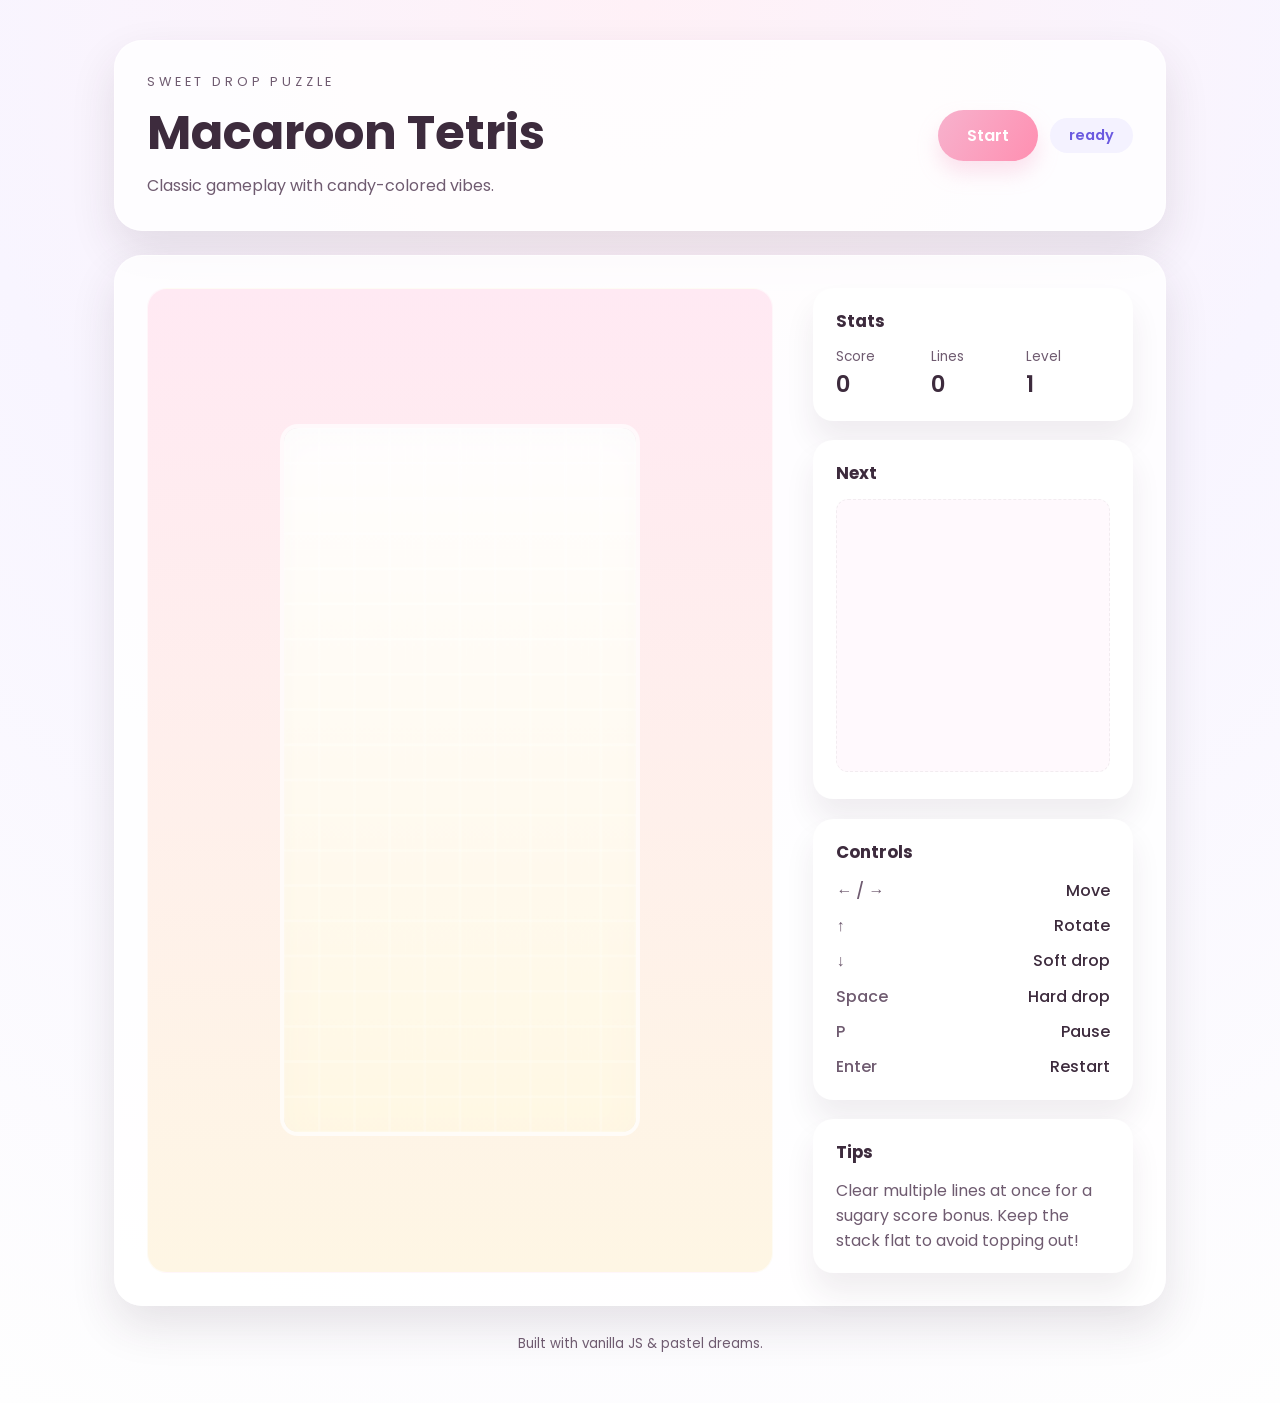
==== web/macaroon-tetris/index.html @ 9c4142f2 "feat: Add Macaroon Tetris web game Co-authored-by: azalea.du1005 <azalea.du1005@gmail.com>" ====
<!DOCTYPE html>
<html lang="en">
  <head>
    <meta charset="UTF-8" />
    <meta name="viewport" content="width=device-width, initial-scale=1" />
    <title>Macaroon Tetris</title>
    <link rel="preconnect" href="https://fonts.googleapis.com" />
    <link rel="preconnect" href="https://fonts.gstatic.com" crossorigin />
    <link
      href="https://fonts.googleapis.com/css2?family=Poppins:wght@400;500;600&display=swap"
      rel="stylesheet"
    />
    <link rel="stylesheet" href="styles.css" />
  </head>
  <body>
    <div class="app">
      <header class="app__header">
        <div>
          <p class="eyebrow">sweet drop puzzle</p>
          <h1>Macaroon Tetris</h1>
          <p class="subtitle">Classic gameplay with candy-colored vibes.</p>
        </div>
        <div class="header-actions">
          <button id="toggle-btn" class="pill-btn" aria-pressed="false">
            Start
          </button>
          <span id="status-pill" class="status-pill status-pill--idle"
            >ready</span
          >
        </div>
      </header>

      <main class="game-shell">
        <section class="board-panel" aria-label="Game board">
          <canvas id="board" width="300" height="600"></canvas>
        </section>
        <aside class="info-panel">
          <div class="card stats">
            <h2>Stats</h2>
            <dl>
              <div>
                <dt>Score</dt>
                <dd id="score">0</dd>
              </div>
              <div>
                <dt>Lines</dt>
                <dd id="lines">0</dd>
              </div>
              <div>
                <dt>Level</dt>
                <dd id="level">1</dd>
              </div>
            </dl>
          </div>

          <div class="card preview">
            <h2>Next</h2>
            <canvas id="next" width="120" height="120"></canvas>
          </div>

          <div class="card controls">
            <h2>Controls</h2>
            <ul>
              <li><span>← / →</span>Move</li>
              <li><span>↑</span>Rotate</li>
              <li><span>↓</span>Soft drop</li>
              <li><span>Space</span>Hard drop</li>
              <li><span>P</span>Pause</li>
              <li><span>Enter</span>Restart</li>
            </ul>
          </div>

          <div class="card tips">
            <h2>Tips</h2>
            <p>
              Clear multiple lines at once for a sugary score bonus. Keep the
              stack flat to avoid topping out!
            </p>
          </div>
        </aside>
      </main>

      <footer class="app__footer">
        <small>Built with vanilla JS & pastel dreams.</small>
      </footer>
    </div>

    <script type="module" src="game.js"></script>
  </body>
</html>
---- web/macaroon-tetris/styles.css ----
:root {
  --bg: #fff7fb;
  --panel: #ffffffcc;
  --card-border: rgba(255, 255, 255, 0.6);
  --text: #3d2b3d;
  --muted: #6f5b70;
  --accent: #f7b2cd;
  --accent-strong: #ff8fb1;
  --shadow: 0 20px 45px rgba(61, 43, 61, 0.12);
  --radius-lg: 28px;
  --radius-md: 20px;
  --radius-sm: 12px;
}

* {
  box-sizing: border-box;
}

body {
  margin: 0;
  min-height: 100vh;
  font-family: "Poppins", "Avenir", "Segoe UI", sans-serif;
  background: radial-gradient(circle at top, #fff1f7, #f8f5ff 45%, #fefefe);
  color: var(--text);
}

.app {
  max-width: 1100px;
  margin: 0 auto;
  padding: 2.5rem 1.5rem 3rem;
}

.app__header,
.game-shell {
  background: var(--panel);
  border-radius: var(--radius-lg);
  border: 1px solid var(--card-border);
  box-shadow: var(--shadow);
  padding: 2rem;
}

.app__header {
  display: flex;
  justify-content: space-between;
  gap: 2rem;
  align-items: center;
  margin-bottom: 1.5rem;
}

.eyebrow {
  text-transform: uppercase;
  letter-spacing: 0.3em;
  font-size: 0.8rem;
  color: var(--muted);
  margin: 0 0 0.4rem;
}

h1 {
  margin: 0;
  font-size: clamp(2.2rem, 4vw, 3rem);
}

.subtitle {
  margin: 0.2rem 0 0;
  color: var(--muted);
}

.header-actions {
  display: flex;
  align-items: center;
  gap: 0.75rem;
}

.pill-btn {
  font: inherit;
  border: none;
  padding: 0.8rem 1.8rem;
  border-radius: 999px;
  cursor: pointer;
  background: linear-gradient(120deg, var(--accent), var(--accent-strong));
  color: white;
  font-weight: 600;
  box-shadow: 0 12px 20px rgba(247, 178, 205, 0.35);
  transition: transform 120ms ease, box-shadow 120ms ease;
}

.pill-btn:active {
  transform: translateY(2px);
  box-shadow: 0 8px 14px rgba(247, 178, 205, 0.5);
}

.status-pill {
  padding: 0.45rem 1.2rem;
  border-radius: 999px;
  font-size: 0.9rem;
  font-weight: 600;
  text-transform: lowercase;
}

.status-pill--idle {
  background: #f4f2ff;
  color: #6b5ae0;
}

.status-pill--running {
  background: #e0f7f2;
  color: #0e9b8a;
}

.status-pill--paused {
  background: #fff4d6;
  color: #c07b00;
}

.game-shell {
  display: grid;
  grid-template-columns: minmax(280px, 1fr) 320px;
  gap: 2.5rem;
}

.board-panel {
  background: linear-gradient(180deg, #ffe9f3 0%, #fef6e4 100%);
  border-radius: var(--radius-md);
  padding: 1.3rem;
  display: flex;
  justify-content: center;
  align-items: center;
  border: 1px solid var(--card-border);
}

#board {
  width: min(90vw, 420px);
  max-width: 360px;
  height: auto;
  background: rgba(255, 255, 255, 0.4);
  border-radius: 18px;
  border: 4px solid rgba(255, 255, 255, 0.5);
  box-shadow: inset 0 10px 30px rgba(61, 43, 61, 0.15);
}

.info-panel {
  display: flex;
  flex-direction: column;
  gap: 1.2rem;
}

.card {
  background: #ffffff;
  border-radius: var(--radius-md);
  border: 1px solid var(--card-border);
  padding: 1.2rem 1.4rem;
  box-shadow: inset 0 1px 0 rgba(255, 255, 255, 0.8),
    0 20px 30px rgba(61, 43, 61, 0.08);
}

.card h2 {
  margin: 0 0 0.8rem;
  font-size: 1.05rem;
}

.stats dl {
  display: grid;
  grid-template-columns: repeat(3, 1fr);
  margin: 0;
  gap: 0.7rem;
}

.stats dt {
  font-size: 0.85rem;
  color: var(--muted);
}

.stats dd {
  margin: 0;
  font-size: 1.4rem;
  font-weight: 600;
}

.preview canvas {
  width: 100%;
  height: auto;
  background: #fff9fd;
  border-radius: var(--radius-sm);
  border: 1px dashed rgba(0, 0, 0, 0.05);
}

.controls ul {
  list-style: none;
  margin: 0;
  padding: 0;
  display: grid;
  gap: 0.65rem;
}

.controls li {
  display: flex;
  justify-content: space-between;
  font-weight: 500;
}

.controls span {
  font-feature-settings: "tnum";
  font-variant-numeric: tabular-nums;
  color: var(--muted);
}

.tips p {
  margin: 0;
  color: var(--muted);
}

.app__footer {
  text-align: center;
  margin-top: 1.5rem;
  color: var(--muted);
}

@media (max-width: 960px) {
  .game-shell {
    grid-template-columns: 1fr;
  }

  .info-panel {
    flex-direction: row;
    flex-wrap: wrap;
  }

  .info-panel > .card {
    flex: 1 1 calc(50% - 0.6rem);
  }
}

@media (max-width: 640px) {
  .app__header,
  .game-shell {
    padding: 1.5rem;
  }

  .app__header {
    flex-direction: column;
    align-items: flex-start;
  }

  .info-panel > .card {
    flex: 1 1 100%;
  }

  #board {
    max-width: 100%;
  }
}
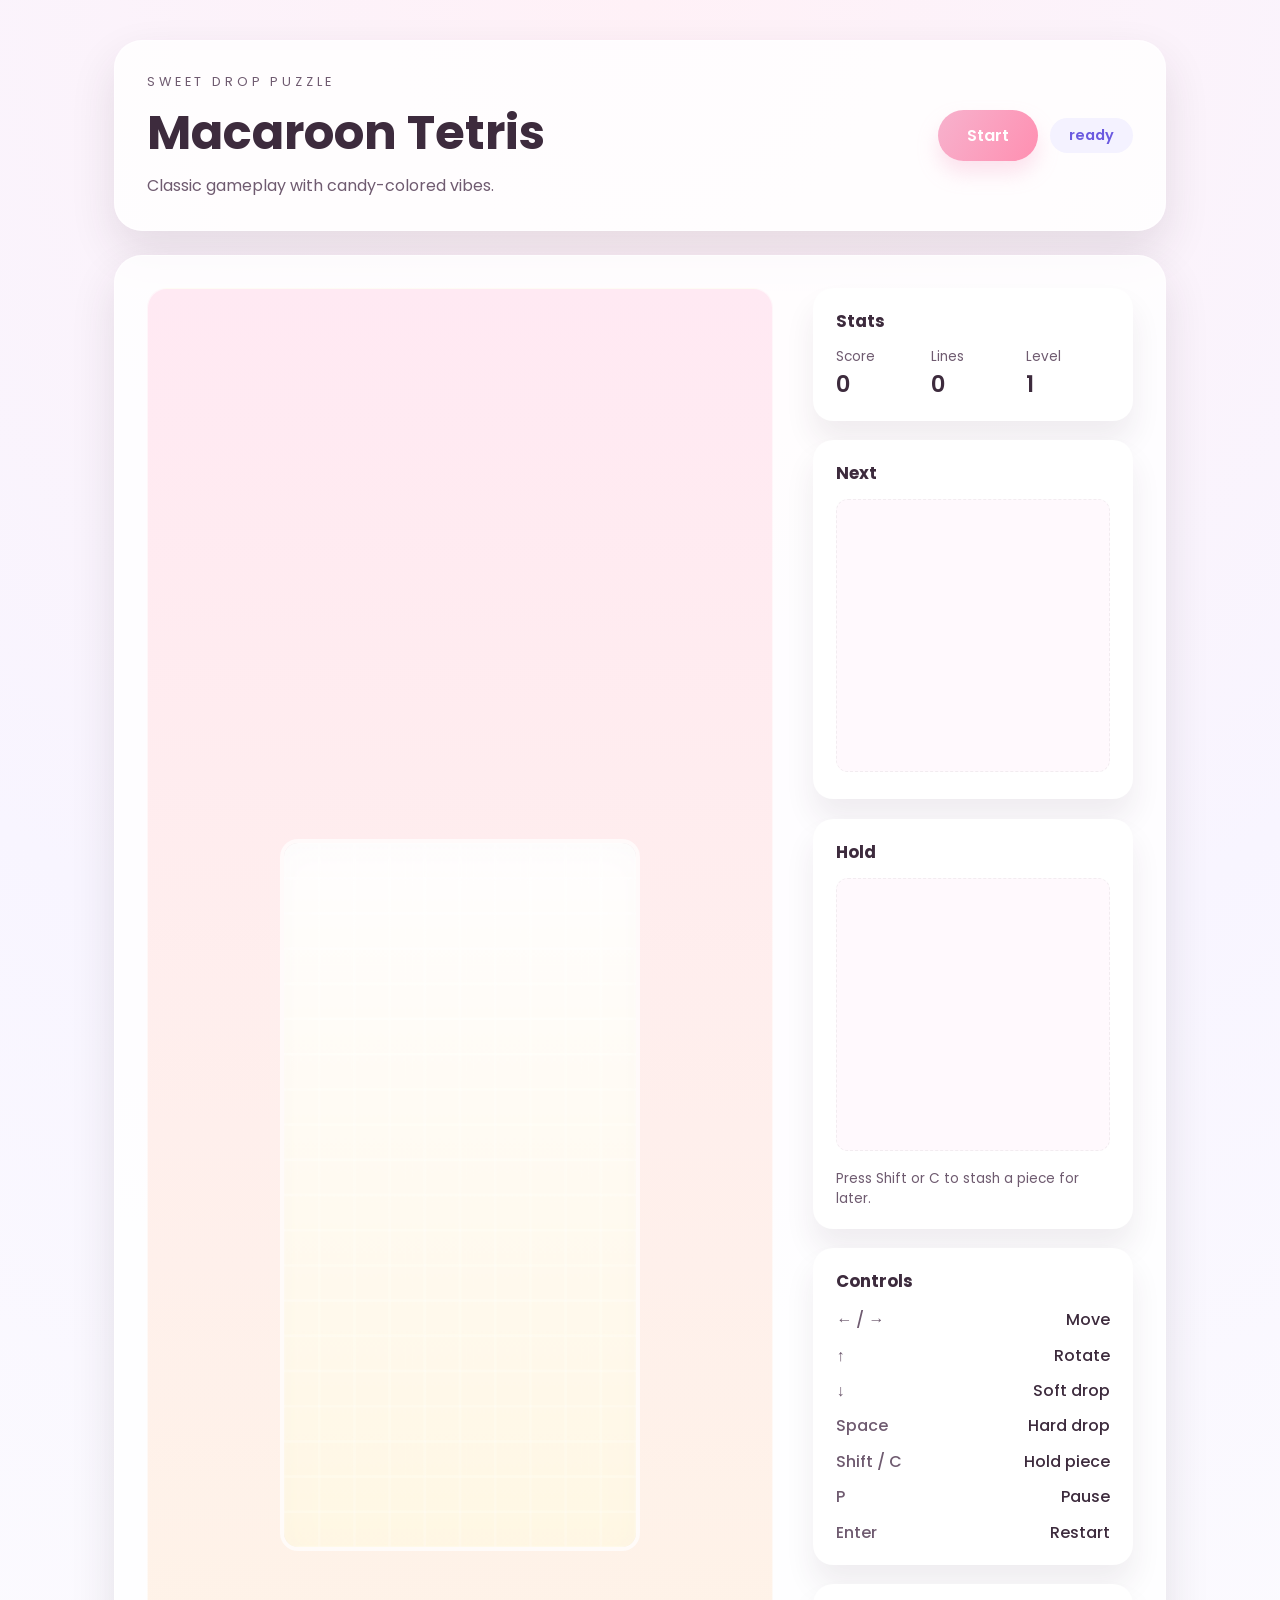
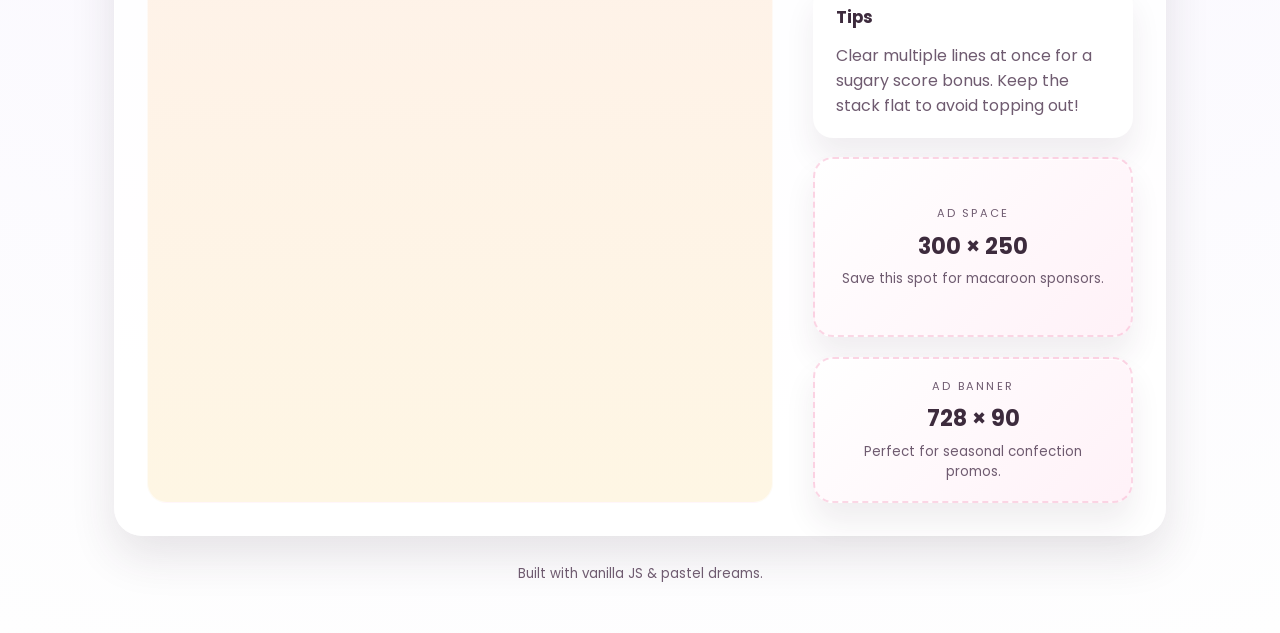
==== commit ed59759a: "feat: Add hold queue and audio feedback Adds a hold queue for Tetrominos and lightweight Web Audio s" ====
--- a/web/macaroon-tetris/index.html
+++ b/web/macaroon-tetris/index.html
@@ -58,6 +58,17 @@
             <canvas id="next" width="120" height="120"></canvas>
           </div>
 
+          <div class="card hold">
+            <h2>Hold</h2>
+            <canvas
+              id="hold"
+              width="120"
+              height="120"
+              aria-label="Held piece preview"
+            ></canvas>
+            <p>Press Shift or C to stash a piece for later.</p>
+          </div>
+
           <div class="card controls">
             <h2>Controls</h2>
             <ul>
@@ -65,6 +76,7 @@
               <li><span>↑</span>Rotate</li>
               <li><span>↓</span>Soft drop</li>
               <li><span>Space</span>Hard drop</li>
+              <li><span>Shift / C</span>Hold piece</li>
               <li><span>P</span>Pause</li>
               <li><span>Enter</span>Restart</li>
             </ul>
@@ -77,6 +89,24 @@
               stack flat to avoid topping out!
             </p>
           </div>
+
+          <div
+            class="card ad-slot ad-slot--medium"
+            aria-label="Reserved advertisement slot 300 by 250"
+          >
+            <p class="ad-slot__eyebrow">Ad Space</p>
+            <strong>300 × 250</strong>
+            <small>Save this spot for macaroon sponsors.</small>
+          </div>
+
+          <div
+            class="card ad-slot ad-slot--wide"
+            aria-label="Reserved advertisement slot 728 by 90"
+          >
+            <p class="ad-slot__eyebrow">Ad Banner</p>
+            <strong>728 × 90</strong>
+            <small>Perfect for seasonal confection promos.</small>
+          </div>
         </aside>
       </main>
 
--- a/web/macaroon-tetris/styles.css
+++ b/web/macaroon-tetris/styles.css
@@ -176,7 +176,8 @@
   font-weight: 600;
 }
 
-.preview canvas {
+.preview canvas,
+.hold canvas {
   width: 100%;
   height: auto;
   background: #fff9fd;
@@ -184,6 +185,12 @@
   border: 1px dashed rgba(0, 0, 0, 0.05);
 }
 
+.hold p {
+  margin: 0.7rem 0 0;
+  font-size: 0.85rem;
+  color: var(--muted);
+}
+
 .controls ul {
   list-style: none;
   margin: 0;
@@ -207,6 +214,45 @@
 .tips p {
   margin: 0;
   color: var(--muted);
+}
+
+.ad-slot {
+  display: flex;
+  flex-direction: column;
+  justify-content: center;
+  align-items: center;
+  text-align: center;
+  border: 2px dashed rgba(247, 178, 205, 0.5);
+  background: linear-gradient(
+    135deg,
+    rgba(255, 255, 255, 0.9),
+    rgba(255, 240, 247, 0.9)
+  );
+  gap: 0.4rem;
+}
+
+.ad-slot__eyebrow {
+  text-transform: uppercase;
+  letter-spacing: 0.2em;
+  font-size: 0.7rem;
+  color: var(--muted);
+  margin: 0;
+}
+
+.ad-slot strong {
+  font-size: 1.4rem;
+}
+
+.ad-slot small {
+  color: var(--muted);
+}
+
+.ad-slot--medium {
+  min-height: 180px;
+}
+
+.ad-slot--wide {
+  min-height: 120px;
 }
 
 .app__footer {
